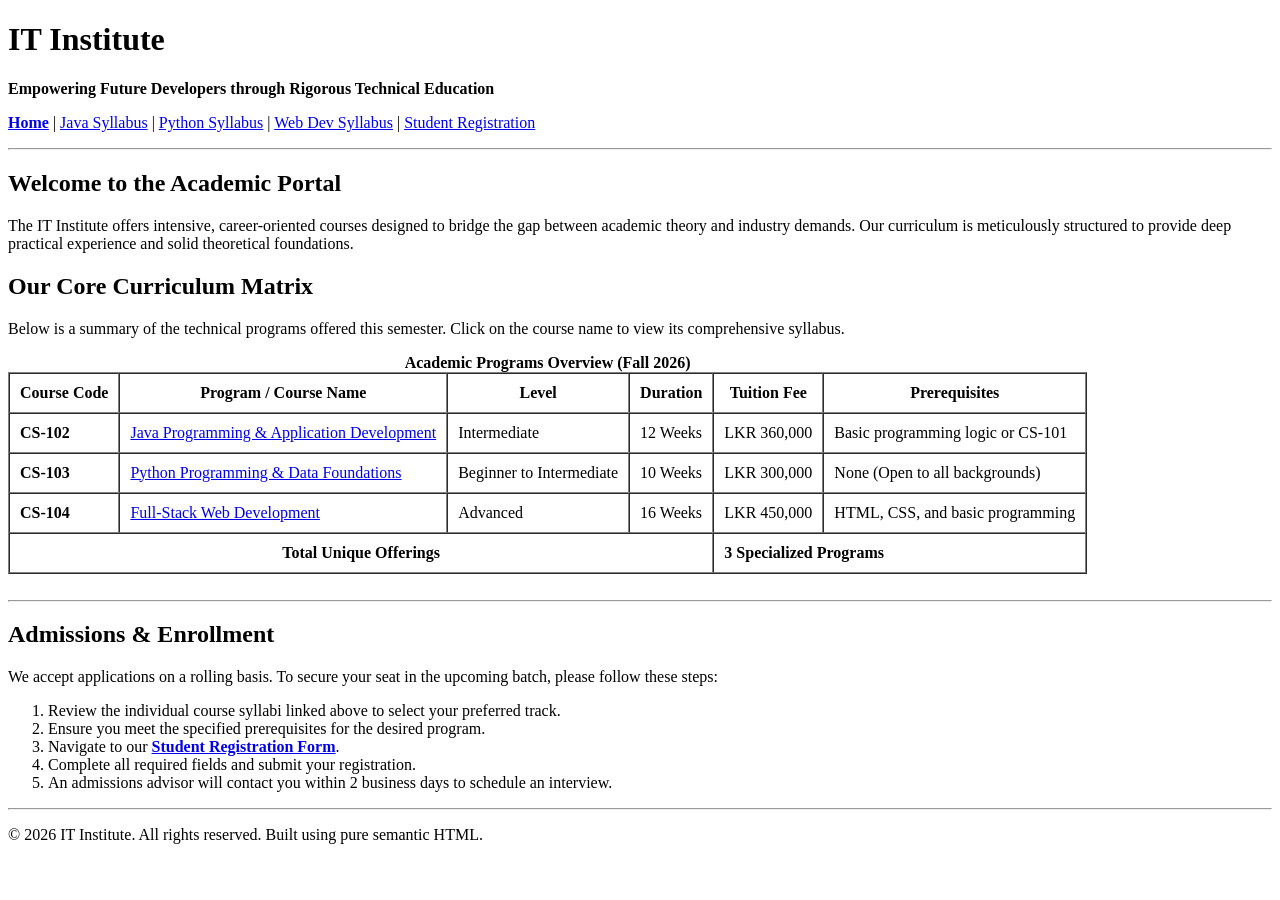
==== index.html @ 6c7bfe49 "first commit" ====
<!DOCTYPE html>
<html lang="en">
<head>
    <meta charset="UTF-8">
    <meta name="viewport" content="width=device-width, initial-scale=1.0">
    <meta name="description" content="Academic Portal for the IT Institute Course Directory. Explore technical syllabi in Java, Python, and Web Development, and register online.">
    <title>IT Institute - Course Directory & Academic Portal</title>
</head>
<body>

    <!-- Header Section -->
    <header>
        <h1>IT Institute</h1>
        <p><strong>Empowering Future Developers through Rigorous Technical Education</strong></p>
        <nav>
            <p>
                <a href="index.html"><strong>Home</strong></a> | 
                <a href="courses/java.html">Java Syllabus</a> | 
                <a href="courses/python.html">Python Syllabus</a> | 
                <a href="courses/webdev.html">Web Dev Syllabus</a> | 
                <a href="register.html">Student Registration</a>
            </p>
        </nav>
        <hr>
    </header>

    <!-- Main Content Section -->
    <main>
        <!-- Welcome Section -->
        <section id="welcome">
            <h2>Welcome to the Academic Portal</h2>
            <p>
                The IT Institute offers intensive, career-oriented courses designed to bridge the gap between academic theory and industry demands. 
                Our curriculum is meticulously structured to provide deep practical experience and solid theoretical foundations.
            </p>
        </section>

        <!-- Course Summary Matrix -->
        <section id="course-matrix">
            <h2>Our Core Curriculum Matrix</h2>
            <p>Below is a summary of the technical programs offered this semester. Click on the course name to view its comprehensive syllabus.</p>

            <table border="1" cellpadding="10" cellspacing="0">
                <caption><strong>Academic Programs Overview (Fall 2026)</strong></caption>
                <thead>
                    <tr>
                        <th scope="col">Course Code</th>
                        <th scope="col">Program / Course Name</th>
                        <th scope="col">Level</th>
                        <th scope="col">Duration</th>
                        <th scope="col">Tuition Fee</th>
                        <th scope="col">Prerequisites</th>
                    </tr>
                </thead>
                <tbody>
                    <tr>
                        <td><strong>CS-102</strong></td>
                        <td><a href="courses/java.html">Java Programming & Application Development</a></td>
                        <td>Intermediate</td>
                        <td>12 Weeks</td>
                        <td>LKR 360,000</td>
                        <td>Basic programming logic or CS-101</td>
                    </tr>
                    <tr>
                        <td><strong>CS-103</strong></td>
                        <td><a href="courses/python.html">Python Programming & Data Foundations</a></td>
                        <td>Beginner to Intermediate</td>
                        <td>10 Weeks</td>
                        <td>LKR 300,000</td>
                        <td>None (Open to all backgrounds)</td>
                    </tr>
                    <tr>
                        <td><strong>CS-104</strong></td>
                        <td><a href="courses/webdev.html">Full-Stack Web Development</a></td>
                        <td>Advanced</td>
                        <td>16 Weeks</td>
                        <td>LKR 450,000</td>
                        <td>HTML, CSS, and basic programming</td>
                    </tr>
                </tbody>
                <tfoot>
                    <tr>
                        <th scope="row" colspan="4">Total Unique Offerings</th>
                        <td colspan="2"><strong>3 Specialized Programs</strong></td>
                    </tr>
                </tfoot>
            </table>
        </section>

        <br>
        <hr>

        <!-- General Registration info -->
        <section id="admissions">
            <h2>Admissions & Enrollment</h2>
            <p>
                We accept applications on a rolling basis. To secure your seat in the upcoming batch, please follow these steps:
            </p>
            <ol>
                <li>Review the individual course syllabi linked above to select your preferred track.</li>
                <li>Ensure you meet the specified prerequisites for the desired program.</li>
                <li>Navigate to our <strong><a href="register.html">Student Registration Form</a></strong>.</li>
                <li>Complete all required fields and submit your registration.</li>
                <li>An admissions advisor will contact you within 2 business days to schedule an interview.</li>
            </ol>
        </section>
    </main>

    <!-- Footer Section -->
    <footer>
        <hr>
        <p>&copy; 2026 IT Institute. All rights reserved. Built using pure semantic HTML.</p>
    </footer>

</body>
</html>
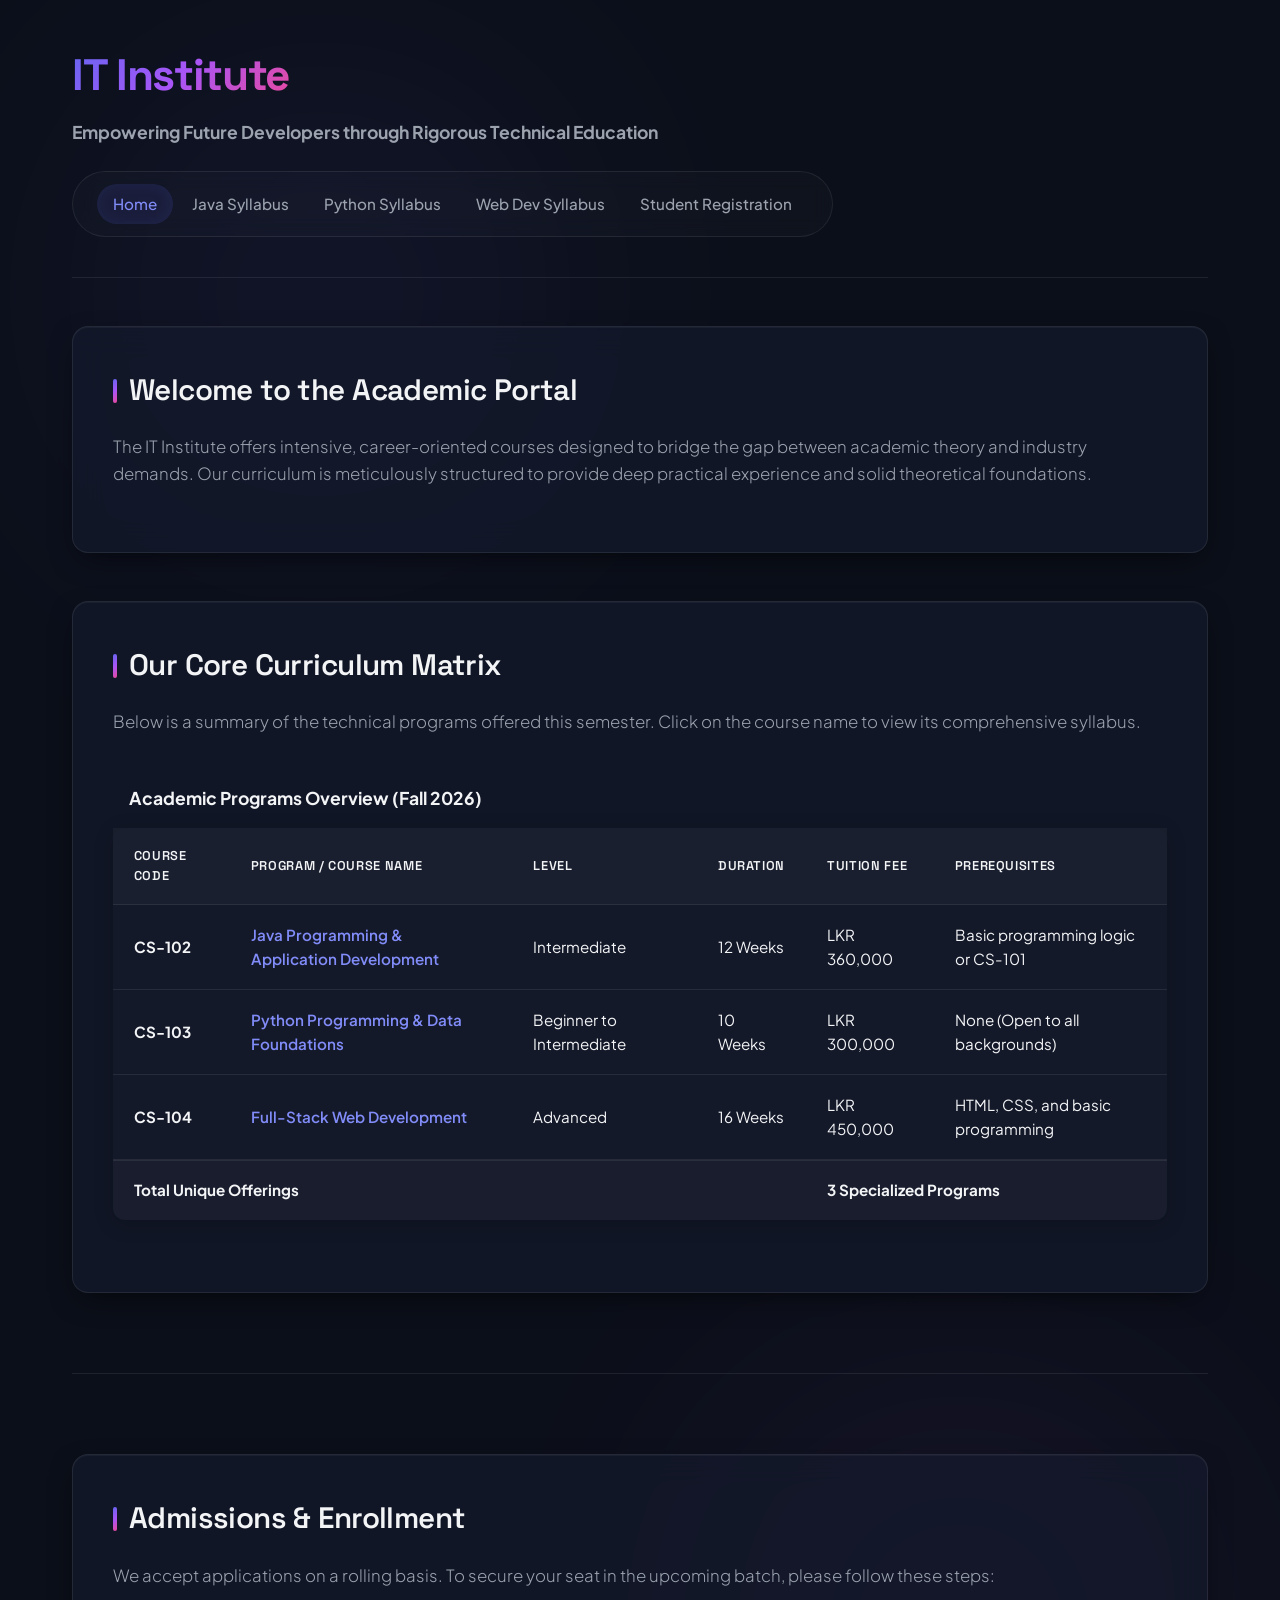
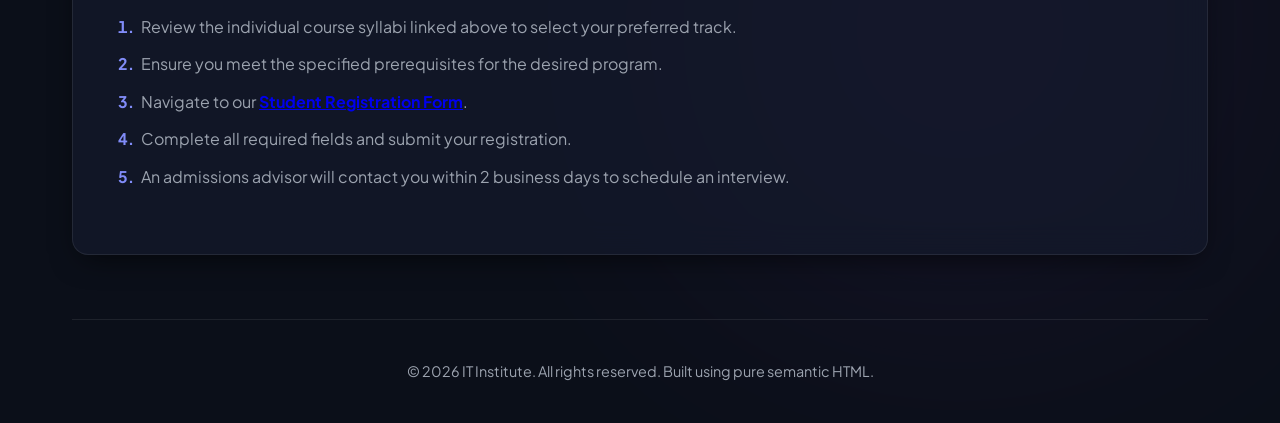
==== commit 074e0e93: "Add style.css and update index.html with container and navigation links" ====
--- a/index.html
+++ b/index.html
@@ -5,24 +5,25 @@
     <meta name="viewport" content="width=device-width, initial-scale=1.0">
     <meta name="description" content="Academic Portal for the IT Institute Course Directory. Explore technical syllabi in Java, Python, and Web Development, and register online.">
     <title>IT Institute - Course Directory & Academic Portal</title>
+    <link rel="stylesheet" href="style.css">
 </head>
 <body>
+    <div class="app-container">
 
-    <!-- Header Section -->
-    <header>
-        <h1>IT Institute</h1>
-        <p><strong>Empowering Future Developers through Rigorous Technical Education</strong></p>
-        <nav>
-            <p>
-                <a href="index.html"><strong>Home</strong></a> | 
-                <a href="courses/java.html">Java Syllabus</a> | 
-                <a href="courses/python.html">Python Syllabus</a> | 
-                <a href="courses/webdev.html">Web Dev Syllabus</a> | 
-                <a href="register.html">Student Registration</a>
-            </p>
-        </nav>
-        <hr>
-    </header>
+        <!-- Header Section -->
+        <header>
+            <h1>IT Institute</h1>
+            <p><strong>Empowering Future Developers through Rigorous Technical Education</strong></p>
+            <nav>
+                <p>
+                    <a href="index.html" class="active">Home</a> 
+                    <a href="courses/java.html">Java Syllabus</a> 
+                    <a href="courses/python.html">Python Syllabus</a> 
+                    <a href="courses/webdev.html">Web Dev Syllabus</a> 
+                    <a href="register.html">Student Registration</a>
+                </p>
+            </nav>
+        </header>
 
     <!-- Main Content Section -->
     <main>
@@ -108,9 +109,9 @@
 
     <!-- Footer Section -->
     <footer>
-        <hr>
         <p>&copy; 2026 IT Institute. All rights reserved. Built using pure semantic HTML.</p>
     </footer>
 
+    </div>
 </body>
 </html>
--- a/style.css
+++ b/style.css
@@ -0,0 +1,532 @@
+@import url('https://fonts.googleapis.com/css2?family=Plus+Jakarta+Sans:wght@300;400;500;600;700;800&family=Space+Grotesk:wght@400;500;600;700&display=swap');
+
+:root {
+    --bg-main: #0B0F19;
+    --bg-card: rgba(20, 27, 45, 0.7);
+    --bg-input: #151C2C;
+    --border-color: rgba(255, 255, 255, 0.08);
+    --border-focus: #6366F1;
+    --text-primary: #F3F4F6;
+    --text-muted: #9CA3AF;
+    --accent-glow: linear-gradient(135deg, #6366F1 0%, #A855F7 50%, #EC4899 100%);
+    --accent-teal: #14B8A6;
+    --accent-purple: #A855F7;
+    --accent-indigo: #6366F1;
+    --accent-indigo-light: #818CF8;
+    --shadow-premium: 0 10px 30px -10px rgba(0, 0, 0, 0.7), 0 1px 1px 0 rgba(255, 255, 255, 0.05) inset;
+    --font-heading: 'Space Grotesk', sans-serif;
+    --font-body: 'Plus Jakarta Sans', sans-serif;
+}
+
+/* Global Reset & Base Styles */
+*, *::before, *::after {
+    box-sizing: border-box;
+    margin: 0;
+    padding: 0;
+}
+
+html {
+    scroll-behavior: smooth;
+    font-size: 16px;
+}
+
+body {
+    background-color: var(--bg-main);
+    color: var(--text-primary);
+    font-family: var(--font-body);
+    line-height: 1.6;
+    min-height: 100vh;
+    display: flex;
+    flex-direction: column;
+    overflow-x: hidden;
+    position: relative;
+}
+
+/* Decorative background glowing shapes */
+body::before, body::after {
+    content: '';
+    position: absolute;
+    width: 30vw;
+    height: 30vw;
+    border-radius: 50%;
+    filter: blur(150px);
+    opacity: 0.15;
+    z-index: -1;
+    pointer-events: none;
+}
+body::before {
+    top: 5%;
+    left: 10%;
+    background: var(--accent-indigo);
+}
+body::after {
+    bottom: 10%;
+    right: 10%;
+    background: var(--accent-purple);
+}
+
+/* Layout Containers & Wrapper */
+.app-container {
+    width: 100%;
+    max-width: 1200px;
+    margin: 0 auto;
+    padding: 0 2rem;
+    flex: 1;
+    display: flex;
+    flex-direction: column;
+}
+
+/* Header & Navigation Styles */
+header {
+    padding: 2.5rem 0;
+    border-bottom: 1px solid var(--border-color);
+    margin-bottom: 3rem;
+}
+
+header h1 {
+    font-family: var(--font-heading);
+    font-size: 2.75rem;
+    font-weight: 700;
+    letter-spacing: -0.03em;
+    background: var(--accent-glow);
+    -webkit-background-clip: text;
+    -webkit-text-fill-color: transparent;
+    margin-bottom: 0.5rem;
+    display: inline-block;
+}
+
+header h2 {
+    font-family: var(--font-heading);
+    font-size: 1.5rem;
+    font-weight: 500;
+    color: var(--text-primary);
+    margin-bottom: 1rem;
+}
+
+header p {
+    color: var(--text-muted);
+    font-size: 1.1rem;
+    font-weight: 300;
+    margin-bottom: 1.5rem;
+}
+
+header nav {
+    background: rgba(255, 255, 255, 0.02);
+    border: 1px solid var(--border-color);
+    padding: 0.75rem 1.5rem;
+    border-radius: 9999px;
+    display: inline-block;
+    backdrop-filter: blur(10px);
+}
+
+header nav p {
+    margin: 0;
+}
+
+header nav a {
+    color: var(--text-muted);
+    text-decoration: none;
+    font-weight: 500;
+    font-size: 0.95rem;
+    transition: all 0.3s ease;
+    padding: 0.5rem 1rem;
+    border-radius: 9999px;
+    display: inline-block;
+}
+
+header nav a:hover {
+    color: var(--text-primary);
+    background: rgba(255, 255, 255, 0.05);
+}
+
+header nav a strong, header nav a.active {
+    color: var(--accent-indigo-light);
+    background: rgba(99, 102, 241, 0.1);
+    box-shadow: 0 0 15px rgba(99, 102, 241, 0.1) inset;
+}
+
+header hr {
+    display: none; /* Hide traditional HRs in favor of modern CSS borders */
+}
+
+/* Main Content Area */
+main {
+    flex: 1;
+    display: flex;
+    flex-direction: column;
+    gap: 3rem;
+    margin-bottom: 4rem;
+}
+
+section {
+    background: var(--bg-card);
+    border: 1px solid var(--border-color);
+    padding: 2.5rem;
+    border-radius: 16px;
+    box-shadow: var(--shadow-premium);
+    backdrop-filter: blur(16px);
+    transition: transform 0.3s ease, border-color 0.3s ease;
+}
+
+section:hover {
+    border-color: rgba(99, 102, 241, 0.2);
+}
+
+section h2, section h3 {
+    font-family: var(--font-heading);
+    font-size: 1.85rem;
+    font-weight: 600;
+    letter-spacing: -0.02em;
+    margin-bottom: 1.25rem;
+    color: var(--text-primary);
+    display: flex;
+    align-items: center;
+    gap: 0.75rem;
+}
+
+section h2::before, section h3::before {
+    content: '';
+    display: inline-block;
+    width: 4px;
+    height: 1.5rem;
+    background: var(--accent-glow);
+    border-radius: 4px;
+}
+
+section p {
+    color: var(--text-muted);
+    margin-bottom: 1.5rem;
+    font-size: 1.05rem;
+    font-weight: 300;
+}
+
+/* Table Custom Styling */
+table {
+    width: 100%;
+    border-collapse: collapse;
+    margin: 2rem 0;
+    font-size: 0.95rem;
+    border: none;
+    border-radius: 12px;
+    overflow: hidden;
+    box-shadow: 0 4px 20px rgba(0, 0, 0, 0.2);
+}
+
+table caption {
+    padding: 1rem;
+    font-size: 1.1rem;
+    color: var(--text-primary);
+    text-align: left;
+    font-weight: 600;
+}
+
+th, td {
+    padding: 1.1rem 1.3rem;
+    text-align: left;
+    border: none;
+}
+
+thead th {
+    background: rgba(255, 255, 255, 0.04);
+    color: var(--text-primary);
+    font-family: var(--font-heading);
+    font-weight: 600;
+    text-transform: uppercase;
+    font-size: 0.8rem;
+    letter-spacing: 0.05em;
+    border-bottom: 1px solid var(--border-color);
+}
+
+tbody tr {
+    border-bottom: 1px solid var(--border-color);
+    background: rgba(255, 255, 255, 0.01);
+    transition: background 0.2s ease;
+}
+
+tbody tr:hover {
+    background: rgba(255, 255, 255, 0.03);
+}
+
+tbody tr:last-child {
+    border-bottom: none;
+}
+
+tfoot tr {
+    background: rgba(255, 255, 255, 0.03);
+    border-top: 2px solid var(--border-color);
+    font-weight: 600;
+}
+
+td a {
+    color: var(--accent-indigo-light);
+    text-decoration: none;
+    font-weight: 600;
+    transition: color 0.2s ease;
+}
+
+td a:hover {
+    color: var(--text-primary);
+    text-decoration: underline;
+}
+
+/* Lists styling */
+ol, ul {
+    margin-left: 1.5rem;
+    margin-bottom: 1.5rem;
+    color: var(--text-muted);
+}
+
+li {
+    margin-bottom: 0.75rem;
+    padding-left: 0.25rem;
+}
+
+ol > li::marker {
+    color: var(--accent-indigo-light);
+    font-weight: bold;
+}
+
+/* Form & Input Fields Design */
+form {
+    display: flex;
+    flex-direction: column;
+    gap: 2.5rem;
+}
+
+fieldset {
+    border: 1px solid var(--border-color);
+    background: rgba(255, 255, 255, 0.01);
+    border-radius: 12px;
+    padding: 2rem;
+    transition: border-color 0.3s ease;
+}
+
+fieldset:hover {
+    border-color: rgba(255, 255, 255, 0.15);
+}
+
+legend {
+    font-family: var(--font-heading);
+    padding: 0 0.75rem;
+    color: var(--text-primary);
+    font-size: 1.15rem;
+    font-weight: 600;
+}
+
+/* Make tables within forms layout like cards */
+fieldset table {
+    width: 100%;
+    margin: 0;
+    box-shadow: none;
+    border-radius: 0;
+}
+
+fieldset tr {
+    background: transparent !important;
+    border-bottom: none;
+}
+
+fieldset td {
+    padding: 0.85rem 0;
+    vertical-align: top;
+}
+
+fieldset td:first-child {
+    width: 25%;
+    font-weight: 500;
+    color: var(--text-primary);
+    padding-right: 1.5rem;
+}
+
+label {
+    cursor: pointer;
+    font-size: 0.95rem;
+}
+
+/* Form Controls styling */
+input[type="text"],
+input[type="email"],
+input[type="tel"],
+input[type="date"],
+select,
+textarea {
+    width: 100%;
+    background-color: var(--bg-input);
+    border: 1px solid var(--border-color);
+    color: var(--text-primary);
+    padding: 0.85rem 1.1rem;
+    border-radius: 8px;
+    font-family: var(--font-body);
+    font-size: 0.95rem;
+    transition: border-color 0.2s, box-shadow 0.2s;
+    outline: none;
+}
+
+input[type="text"]:focus,
+input[type="email"]:focus,
+input[type="tel"]:focus,
+input[type="date"]:focus,
+select:focus,
+textarea:focus {
+    border-color: var(--border-focus);
+    box-shadow: 0 0 0 3px rgba(99, 102, 241, 0.15);
+}
+
+input[type="file"] {
+    color: var(--text-muted);
+    font-size: 0.95rem;
+}
+
+input[type="file"]::file-selector-button {
+    background: rgba(255, 255, 255, 0.05);
+    color: var(--text-primary);
+    border: 1px solid var(--border-color);
+    padding: 0.5rem 1rem;
+    border-radius: 6px;
+    cursor: pointer;
+    margin-right: 1rem;
+    font-family: var(--font-body);
+    font-weight: 500;
+    transition: background 0.2s;
+}
+
+input[type="file"]::file-selector-button:hover {
+    background: rgba(255, 255, 255, 0.1);
+}
+
+/* Custom Checkbox and Radio details styling */
+input[type="radio"],
+input[type="checkbox"] {
+    accent-color: var(--accent-indigo);
+    margin-right: 0.5rem;
+    transform: scale(1.1);
+    vertical-align: middle;
+}
+
+input[type="radio"] + label,
+input[type="checkbox"] + label {
+    vertical-align: middle;
+    margin-right: 1.5rem;
+    color: var(--text-muted);
+}
+
+input[type="radio"]:checked + label,
+input[type="checkbox"]:checked + label {
+    color: var(--text-primary);
+    font-weight: 500;
+}
+
+/* CTA Buttons Styling */
+input[type="submit"] {
+    background: var(--accent-glow);
+    color: #FFF;
+    border: none;
+    padding: 1rem 2rem;
+    border-radius: 8px;
+    font-family: var(--font-heading);
+    font-weight: 600;
+    font-size: 1rem;
+    cursor: pointer;
+    transition: transform 0.2s, box-shadow 0.2s;
+    box-shadow: 0 4px 15px rgba(99, 102, 241, 0.3);
+}
+
+input[type="submit"]:hover {
+    transform: translateY(-2px);
+    box-shadow: 0 6px 20px rgba(99, 102, 241, 0.4);
+}
+
+input[type="submit"]:active {
+    transform: translateY(0);
+}
+
+input[type="reset"] {
+    background: transparent;
+    border: 1px solid var(--border-color);
+    color: var(--text-muted);
+    padding: 1rem 2rem;
+    border-radius: 8px;
+    font-family: var(--font-heading);
+    font-weight: 500;
+    font-size: 1rem;
+    cursor: pointer;
+    transition: all 0.2s;
+}
+
+input[type="reset"]:hover {
+    color: var(--text-primary);
+    background: rgba(255, 255, 255, 0.03);
+    border-color: rgba(255, 255, 255, 0.15);
+}
+
+/* Footer Styles */
+footer {
+    padding: 2.5rem 0;
+    margin-top: auto;
+    border-top: 1px solid var(--border-color);
+    text-align: center;
+    color: var(--text-muted);
+    font-size: 0.9rem;
+}
+
+footer a {
+    color: var(--accent-indigo-light);
+    text-decoration: none;
+}
+
+footer a:hover {
+    text-decoration: underline;
+}
+
+footer hr {
+    display: none;
+}
+
+/* Utility / Layout elements */
+br {
+    display: none;
+}
+
+hr {
+    border: 0;
+    height: 1px;
+    background: var(--border-color);
+    margin: 2rem 0;
+}
+
+/* Responsive adjustments */
+@media (max-width: 768px) {
+    .app-container {
+        padding: 0 1.25rem;
+    }
+    
+    header h1 {
+        font-size: 2.25rem;
+    }
+    
+    section {
+        padding: 1.75rem;
+    }
+    
+    fieldset td:first-child {
+        width: 100%;
+        display: block;
+        padding-bottom: 0.25rem;
+    }
+    
+    fieldset td:last-child {
+        width: 100%;
+        display: block;
+    }
+    
+    fieldset table tr {
+        display: flex;
+        flex-direction: column;
+        margin-bottom: 1.25rem;
+    }
+    
+    table {
+        display: block;
+        overflow-x: auto;
+    }
+}
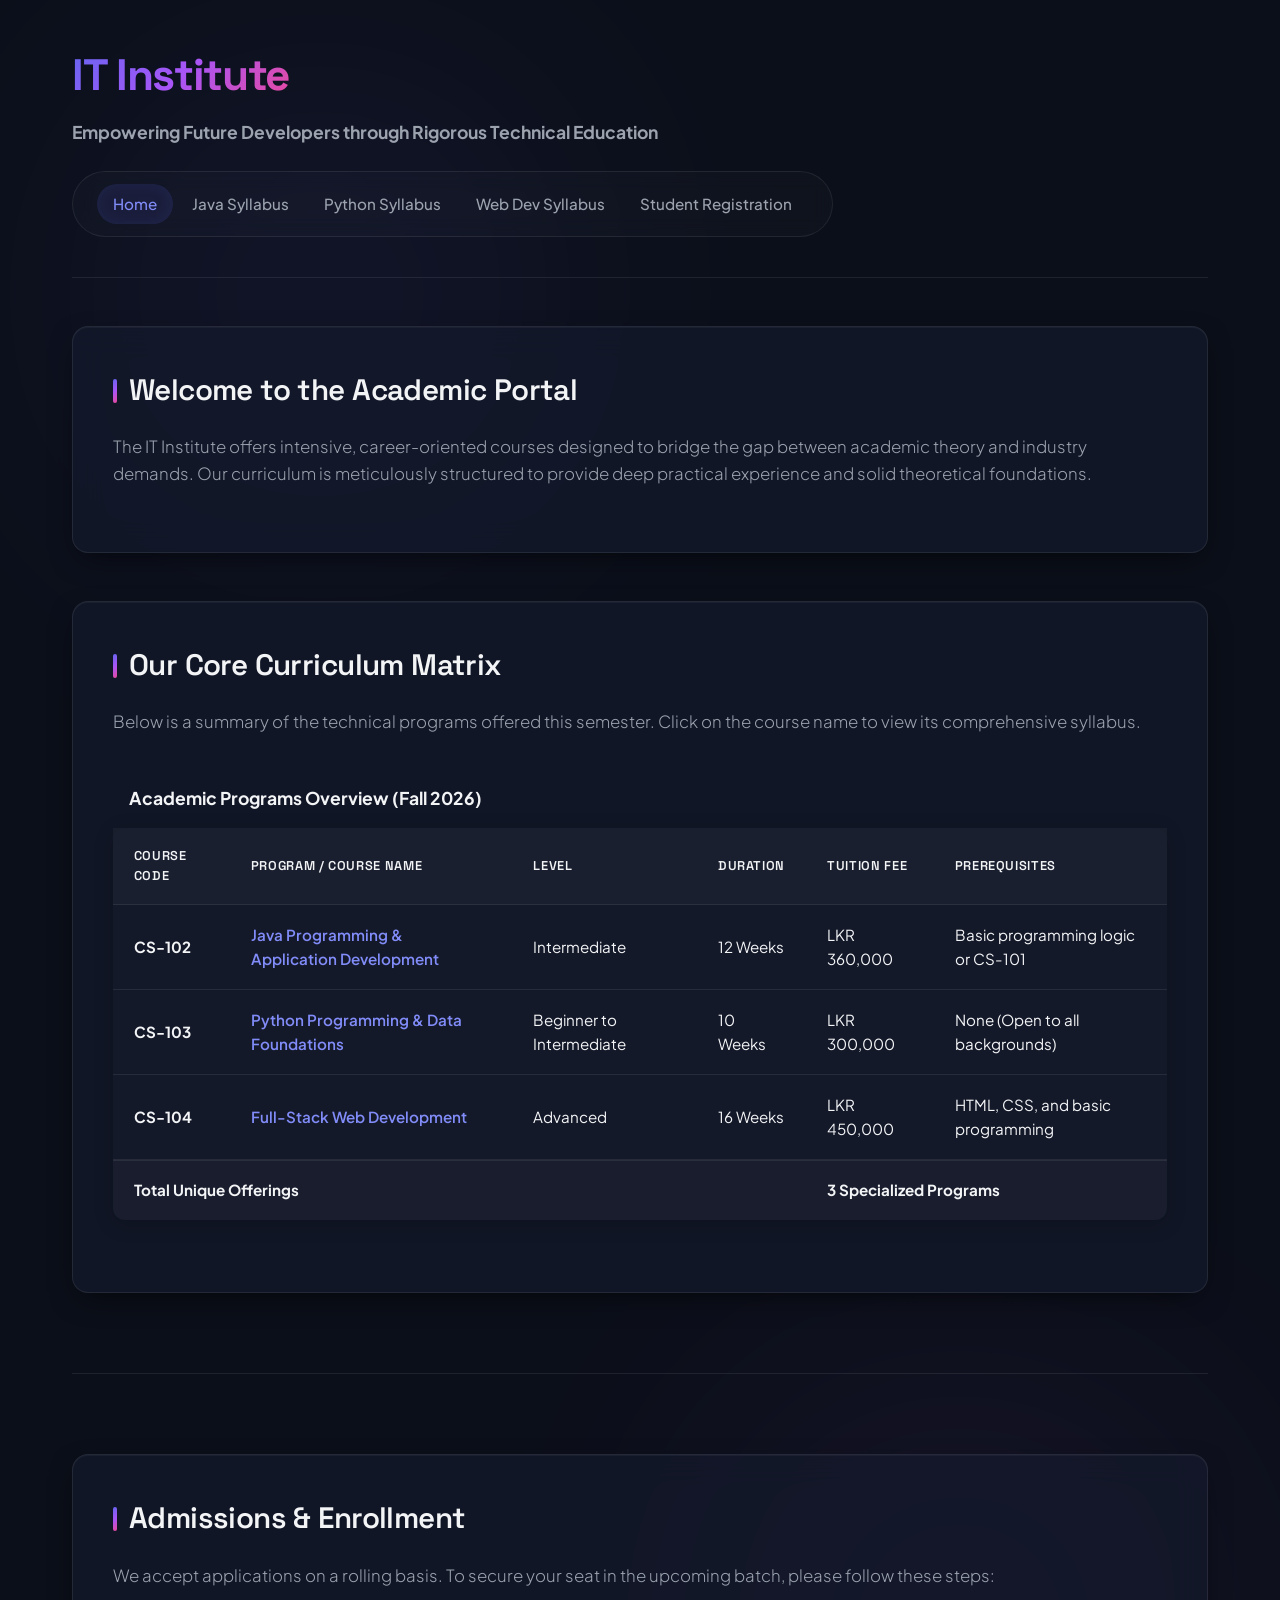
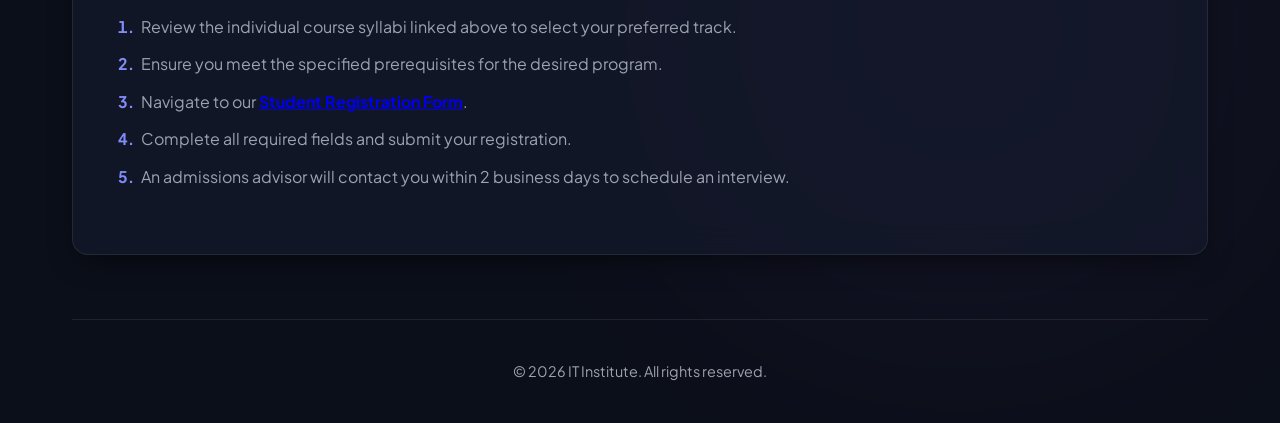
==== commit eb82138b: "Footer Edited" ====
--- a/index.html
+++ b/index.html
@@ -109,7 +109,7 @@
 
     <!-- Footer Section -->
     <footer>
-        <p>&copy; 2026 IT Institute. All rights reserved. Built using pure semantic HTML.</p>
+        <p>&copy; 2026 IT Institute. All rights reserved.</p>
     </footer>
 
     </div>
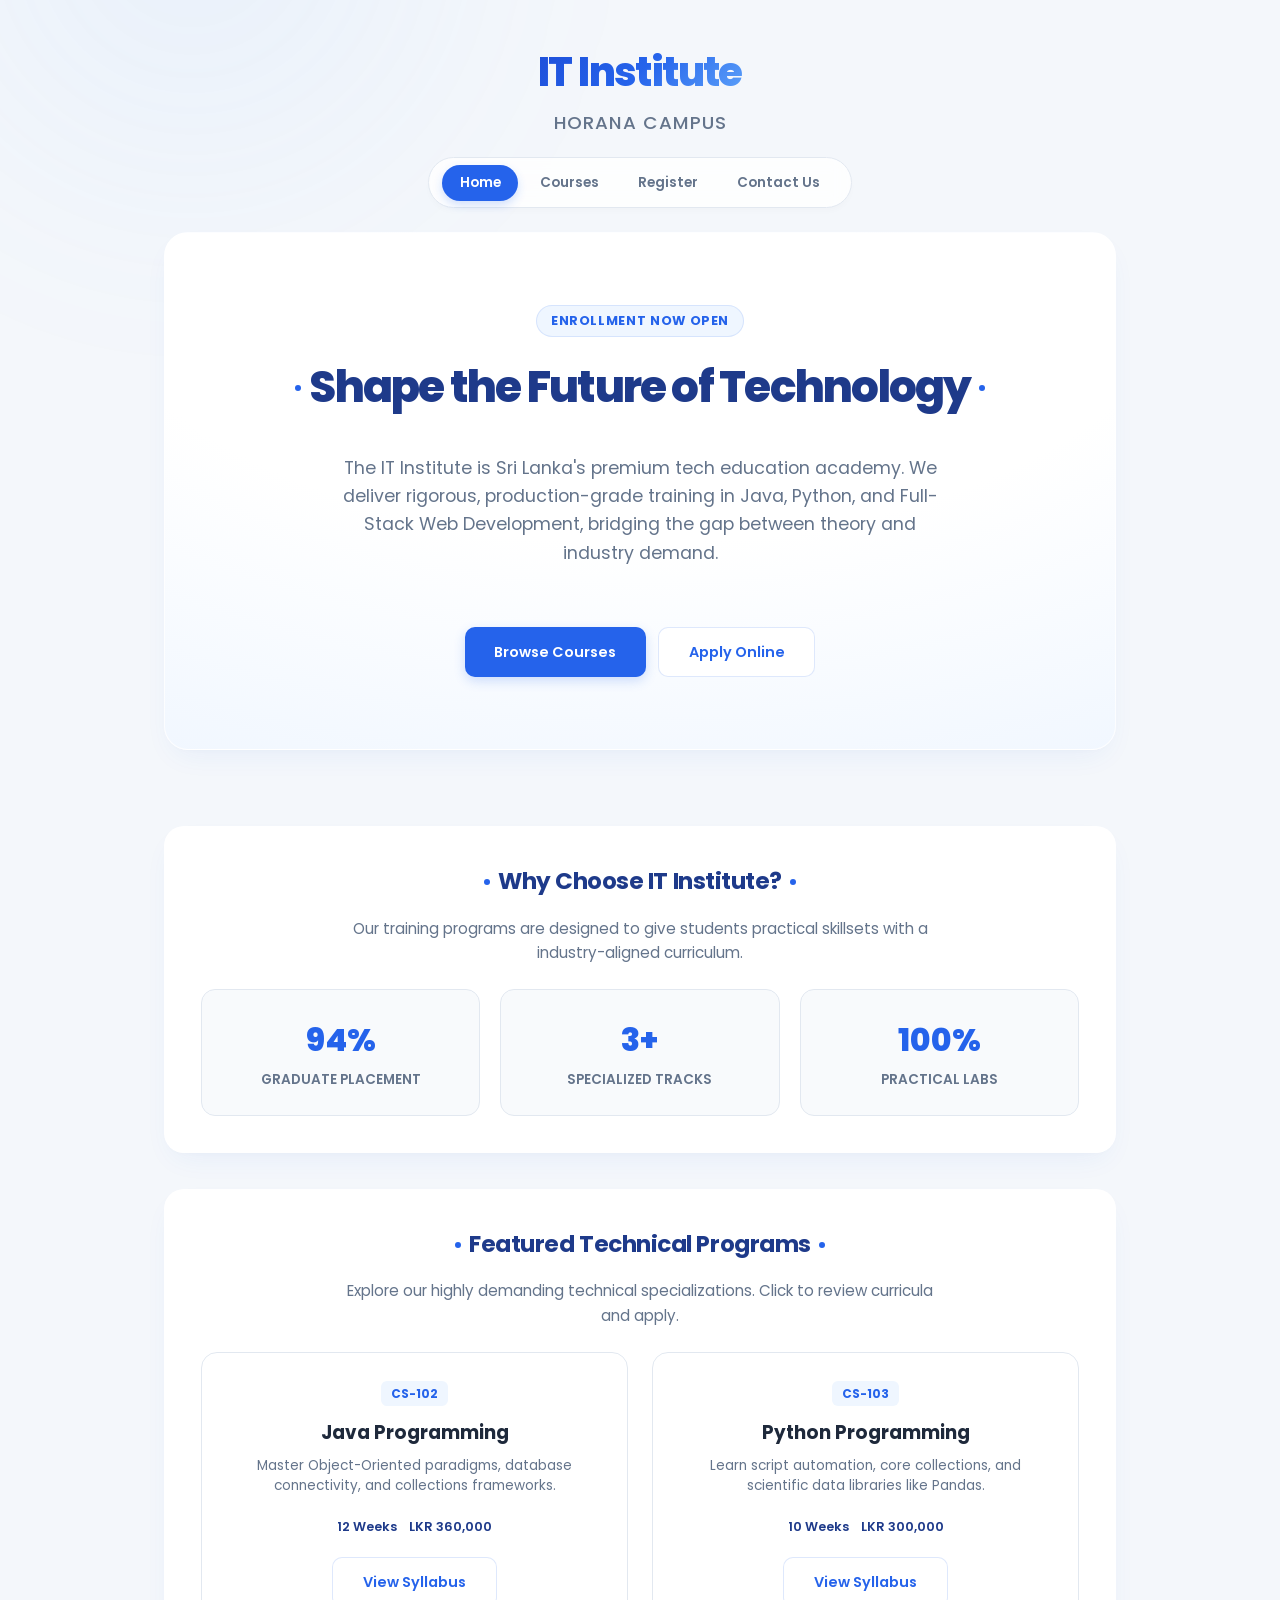
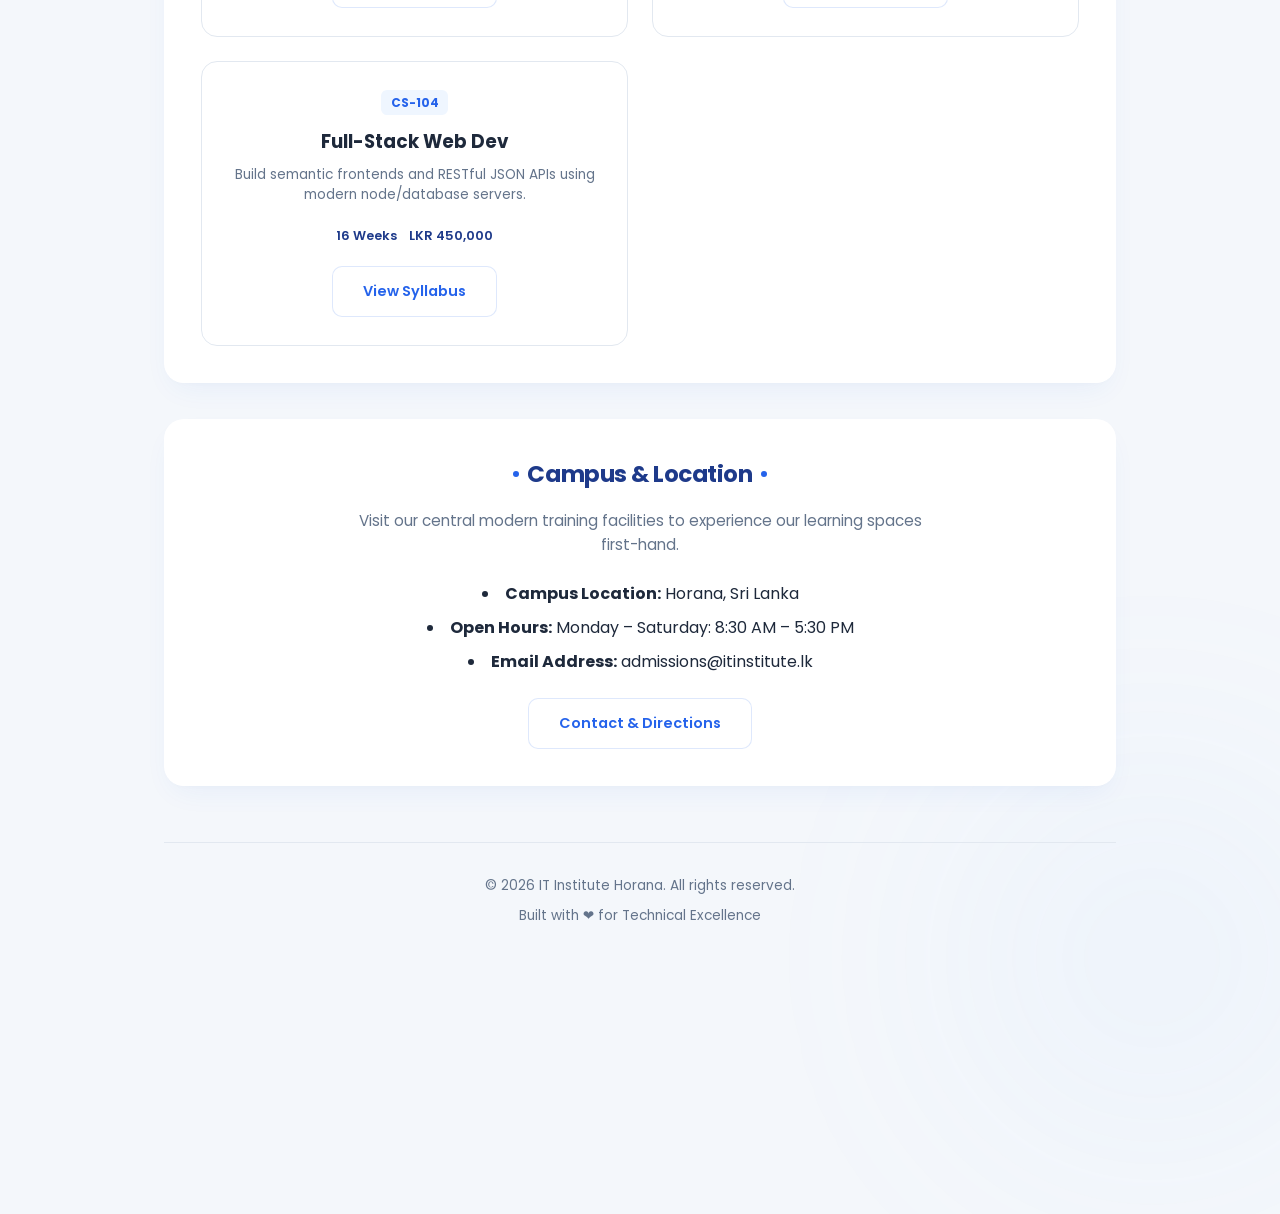
==== commit e4bb4ca7: "Css added and Strcuture Changed" ====
--- a/index.html
+++ b/index.html
@@ -3,8 +3,8 @@
 <head>
     <meta charset="UTF-8">
     <meta name="viewport" content="width=device-width, initial-scale=1.0">
-    <meta name="description" content="Academic Portal for the IT Institute Course Directory. Explore technical syllabi in Java, Python, and Web Development, and register online.">
-    <title>IT Institute - Course Directory & Academic Portal</title>
+    <meta name="description" content="Official Academic Portal of the IT Institute. Explore courses, register online, and connect with our Horana campus.">
+    <title>IT Institute - Academic Portal</title>
     <link rel="stylesheet" href="style.css">
 </head>
 <body>
@@ -12,105 +12,117 @@
 
         <!-- Header Section -->
         <header>
-            <h1>IT Institute</h1>
-            <p><strong>Empowering Future Developers through Rigorous Technical Education</strong></p>
+            <div class="header-brand">
+                <h1>IT Institute</h1>
+                <h2>Horana Campus</h2>
+            </div>
             <nav>
                 <p>
                     <a href="index.html" class="active">Home</a> 
-                    <a href="courses/java.html">Java Syllabus</a> 
-                    <a href="courses/python.html">Python Syllabus</a> 
-                    <a href="courses/webdev.html">Web Dev Syllabus</a> 
-                    <a href="register.html">Student Registration</a>
+                    <a href="courses.html">Courses</a> 
+                    <a href="register.html">Register</a> 
+                    <a href="contact.html">Contact Us</a>
                 </p>
             </nav>
         </header>
 
-    <!-- Main Content Section -->
-    <main>
-        <!-- Welcome Section -->
-        <section id="welcome">
-            <h2>Welcome to the Academic Portal</h2>
-            <p>
-                The IT Institute offers intensive, career-oriented courses designed to bridge the gap between academic theory and industry demands. 
-                Our curriculum is meticulously structured to provide deep practical experience and solid theoretical foundations.
-            </p>
-        </section>
+        <!-- Main Content Section -->
+        <main>
+            <!-- Super Premium Hero Section -->
+            <section class="hero-section">
+                <span class="hero-tag">Enrollment Now Open</span>
+                <h2 class="hero-title">Shape the Future of Technology</h2>
+                <p class="hero-subtitle">
+                    The IT Institute is Sri Lanka's premium tech education academy. We deliver rigorous, production-grade training in Java, Python, and Full-Stack Web Development, bridging the gap between theory and industry demand.
+                </p>
+                <div class="hero-actions">
+                    <a href="courses.html" class="btn btn-primary">Browse Courses</a>
+                    <a href="register.html" class="btn btn-secondary">Apply Online</a>
+                </div>
+            </section>
 
-        <!-- Course Summary Matrix -->
-        <section id="course-matrix">
-            <h2>Our Core Curriculum Matrix</h2>
-            <p>Below is a summary of the technical programs offered this semester. Click on the course name to view its comprehensive syllabus.</p>
+            <!-- Highlights Section -->
+            <section>
+                <h2>Why Choose IT Institute?</h2>
+                <p>Our training programs are designed to give students practical skillsets with a industry-aligned curriculum.</p>
+                
+                <div class="stats-grid">
+                    <div class="stats-card">
+                        <h4>94%</h4>
+                        <p>Graduate Placement</p>
+                    </div>
+                    <div class="stats-card">
+                        <h4>3+</h4>
+                        <p>Specialized Tracks</p>
+                    </div>
+                    <div class="stats-card">
+                        <h4>100%</h4>
+                        <p>Practical Labs</p>
+                    </div>
+                </div>
+            </section>
 
-            <table border="1" cellpadding="10" cellspacing="0">
-                <caption><strong>Academic Programs Overview (Fall 2026)</strong></caption>
-                <thead>
-                    <tr>
-                        <th scope="col">Course Code</th>
-                        <th scope="col">Program / Course Name</th>
-                        <th scope="col">Level</th>
-                        <th scope="col">Duration</th>
-                        <th scope="col">Tuition Fee</th>
-                        <th scope="col">Prerequisites</th>
-                    </tr>
-                </thead>
-                <tbody>
-                    <tr>
-                        <td><strong>CS-102</strong></td>
-                        <td><a href="courses/java.html">Java Programming & Application Development</a></td>
-                        <td>Intermediate</td>
-                        <td>12 Weeks</td>
-                        <td>LKR 360,000</td>
-                        <td>Basic programming logic or CS-101</td>
-                    </tr>
-                    <tr>
-                        <td><strong>CS-103</strong></td>
-                        <td><a href="courses/python.html">Python Programming & Data Foundations</a></td>
-                        <td>Beginner to Intermediate</td>
-                        <td>10 Weeks</td>
-                        <td>LKR 300,000</td>
-                        <td>None (Open to all backgrounds)</td>
-                    </tr>
-                    <tr>
-                        <td><strong>CS-104</strong></td>
-                        <td><a href="courses/webdev.html">Full-Stack Web Development</a></td>
-                        <td>Advanced</td>
-                        <td>16 Weeks</td>
-                        <td>LKR 450,000</td>
-                        <td>HTML, CSS, and basic programming</td>
-                    </tr>
-                </tbody>
-                <tfoot>
-                    <tr>
-                        <th scope="row" colspan="4">Total Unique Offerings</th>
-                        <td colspan="2"><strong>3 Specialized Programs</strong></td>
-                    </tr>
-                </tfoot>
-            </table>
-        </section>
+            <!-- Featured Programs Section -->
+            <section>
+                <h2>Featured Technical Programs</h2>
+                <p>Explore our highly demanding technical specializations. Click to review curricula and apply.</p>
+                
+                <div class="course-showcase-grid">
+                    <div class="course-item-card">
+                        <span class="course-item-code">CS-102</span>
+                        <h4>Java Programming</h4>
+                        <p>Master Object-Oriented paradigms, database connectivity, and collections frameworks.</p>
+                        <div class="course-item-details">
+                            <span>12 Weeks</span>
+                            <span>LKR 360,000</span>
+                        </div>
+                        <a href="courses.html" class="btn btn-secondary">View Syllabus</a>
+                    </div>
 
-        <br>
-        <hr>
+                    <div class="course-item-card">
+                        <span class="course-item-code">CS-103</span>
+                        <h4>Python Programming</h4>
+                        <p>Learn script automation, core collections, and scientific data libraries like Pandas.</p>
+                        <div class="course-item-details">
+                            <span>10 Weeks</span>
+                            <span>LKR 300,000</span>
+                        </div>
+                        <a href="courses.html" class="btn btn-secondary">View Syllabus</a>
+                    </div>
 
-        <!-- General Registration info -->
-        <section id="admissions">
-            <h2>Admissions & Enrollment</h2>
-            <p>
-                We accept applications on a rolling basis. To secure your seat in the upcoming batch, please follow these steps:
-            </p>
-            <ol>
-                <li>Review the individual course syllabi linked above to select your preferred track.</li>
-                <li>Ensure you meet the specified prerequisites for the desired program.</li>
-                <li>Navigate to our <strong><a href="register.html">Student Registration Form</a></strong>.</li>
-                <li>Complete all required fields and submit your registration.</li>
-                <li>An admissions advisor will contact you within 2 business days to schedule an interview.</li>
-            </ol>
-        </section>
-    </main>
+                    <div class="course-item-card">
+                        <span class="course-item-code">CS-104</span>
+                        <h4>Full-Stack Web Dev</h4>
+                        <p>Build semantic frontends and RESTful JSON APIs using modern node/database servers.</p>
+                        <div class="course-item-details">
+                            <span>16 Weeks</span>
+                            <span>LKR 450,000</span>
+                        </div>
+                        <a href="courses.html" class="btn btn-secondary">View Syllabus</a>
+                    </div>
+                </div>
+            </section>
 
-    <!-- Footer Section -->
-    <footer>
-        <p>&copy; 2026 IT Institute. All rights reserved.</p>
-    </footer>
+            <!-- Campus Information Section -->
+            <section>
+                <h2>Campus &amp; Location</h2>
+                <p>Visit our central modern training facilities to experience our learning spaces first-hand.</p>
+                <ul class="centered-list">
+                    <li><strong>Campus Location:</strong> Horana, Sri Lanka</li>
+                    <li><strong>Open Hours:</strong> Monday – Saturday: 8:30 AM – 5:30 PM</li>
+                    <li><strong>Email Address:</strong> admissions@itinstitute.lk</li>
+                </ul>
+                <div style="margin-top: 1.5rem; text-align: center;">
+                    <a href="contact.html" class="btn btn-secondary">Contact &amp; Directions</a>
+                </div>
+            </section>
+        </main>
+
+        <!-- Footer Section Centered -->
+        <footer>
+            <p>&copy; 2026 IT Institute Horana. All rights reserved.</p>
+            <p>Built with ❤️ for Technical Excellence</p>
+        </footer>
 
     </div>
 </body>
--- a/style.css
+++ b/style.css
@@ -1,21 +1,22 @@
-@import url('https://fonts.googleapis.com/css2?family=Plus+Jakarta+Sans:wght@300;400;500;600;700;800&family=Space+Grotesk:wght@400;500;600;700&display=swap');
+@import url('https://fonts.googleapis.com/css2?family=Poppins:wght@300;400;500;600;700;800&display=swap');
 
 :root {
-    --bg-main: #0B0F19;
-    --bg-card: rgba(20, 27, 45, 0.7);
-    --bg-input: #151C2C;
-    --border-color: rgba(255, 255, 255, 0.08);
-    --border-focus: #6366F1;
-    --text-primary: #F3F4F6;
-    --text-muted: #9CA3AF;
-    --accent-glow: linear-gradient(135deg, #6366F1 0%, #A855F7 50%, #EC4899 100%);
-    --accent-teal: #14B8A6;
-    --accent-purple: #A855F7;
-    --accent-indigo: #6366F1;
-    --accent-indigo-light: #818CF8;
-    --shadow-premium: 0 10px 30px -10px rgba(0, 0, 0, 0.7), 0 1px 1px 0 rgba(255, 255, 255, 0.05) inset;
-    --font-heading: 'Space Grotesk', sans-serif;
-    --font-body: 'Plus Jakarta Sans', sans-serif;
+    --bg-main: #F4F7FB;
+    --bg-card: #FFFFFF;
+    --bg-input: #F8FAFC;
+    --border-color: #E2E8F0;
+    --border-focus: #2563EB;
+    --text-primary: #1E293B;
+    --text-muted: #64748B;
+    --accent-glow: linear-gradient(135deg, #1D4ED8 0%, #2563EB 50%, #60A5FA 100%);
+    --accent-blue: #2563EB;
+    --accent-blue-light: #EFF6FF;
+    --accent-blue-dark: #1E3A8A;
+    --accent-teal: #0D9488;
+    --shadow-premium: 0 12px 30px -10px rgba(37, 99, 235, 0.08), 0 4px 6px -2px rgba(0, 0, 0, 0.02);
+    --shadow-hover: 0 20px 40px -15px rgba(37, 99, 235, 0.15), 0 8px 12px -4px rgba(0, 0, 0, 0.03);
+    --font-heading: 'Poppins', 'TikTok Sans', 'Inter', system-ui, -apple-system, sans-serif;
+    --font-body: 'Poppins', 'TikTok Sans', 'Inter', system-ui, -apple-system, sans-serif;
 }
 
 /* Global Reset & Base Styles */
@@ -42,305 +43,487 @@
     position: relative;
 }
 
-/* Decorative background glowing shapes */
+/* Premium Animated Background Shapes (CSS-only) */
 body::before, body::after {
     content: '';
     position: absolute;
-    width: 30vw;
-    height: 30vw;
     border-radius: 50%;
-    filter: blur(150px);
-    opacity: 0.15;
+    filter: blur(120px);
+    opacity: 0.35;
     z-index: -1;
     pointer-events: none;
-}
+    animation: floatShape 25s infinite alternate ease-in-out;
+}
+
 body::before {
-    top: 5%;
-    left: 10%;
-    background: var(--accent-indigo);
-}
+    width: 50vw;
+    height: 50vw;
+    top: -15%;
+    left: -10%;
+    background: radial-gradient(circle, rgba(96,165,250,0.3) 0%, rgba(37,99,235,0.02) 70%);
+}
+
 body::after {
-    bottom: 10%;
-    right: 10%;
-    background: var(--accent-purple);
-}
-
-/* Layout Containers & Wrapper */
+    width: 40vw;
+    height: 40vw;
+    bottom: -10%;
+    right: -10%;
+    background: radial-gradient(circle, rgba(147,197,253,0.3) 0%, rgba(59,130,246,0.02) 70%);
+    animation-delay: -12s;
+}
+
+@keyframes floatShape {
+    0% {
+        transform: translate(0, 0) scale(1);
+    }
+    100% {
+        transform: translate(6%, 10%) scale(1.05);
+    }
+}
+
+/* Center Centered Container Wrapper */
 .app-container {
     width: 100%;
-    max-width: 1200px;
+    max-width: 1000px;
     margin: 0 auto;
-    padding: 0 2rem;
+    padding: 0 1.5rem;
     flex: 1;
     display: flex;
     flex-direction: column;
 }
 
-/* Header & Navigation Styles */
+/* Header Section Centered */
 header {
-    padding: 2.5rem 0;
-    border-bottom: 1px solid var(--border-color);
-    margin-bottom: 3rem;
+    padding: 2.5rem 0 1.5rem 0;
+    display: flex;
+    flex-direction: column;
+    align-items: center;
+    text-align: center;
+    gap: 1.25rem;
+    animation: fadeInDown 0.8s cubic-bezier(0.16, 1, 0.3, 1);
+}
+
+.header-brand {
+    display: flex;
+    flex-direction: column;
+    align-items: center;
 }
 
 header h1 {
     font-family: var(--font-heading);
-    font-size: 2.75rem;
-    font-weight: 700;
-    letter-spacing: -0.03em;
+    font-size: 2.5rem;
+    font-weight: 800;
+    letter-spacing: -0.04em;
     background: var(--accent-glow);
     -webkit-background-clip: text;
     -webkit-text-fill-color: transparent;
-    margin-bottom: 0.5rem;
     display: inline-block;
 }
 
 header h2 {
     font-family: var(--font-heading);
-    font-size: 1.5rem;
+    font-size: 1.15rem;
     font-weight: 500;
-    color: var(--text-primary);
-    margin-bottom: 1rem;
-}
-
-header p {
-    color: var(--text-muted);
-    font-size: 1.1rem;
-    font-weight: 300;
-    margin-bottom: 1.5rem;
+    color: var(--text-muted);
+    letter-spacing: 0.05em;
+    text-transform: uppercase;
+    margin-top: 0.25rem;
 }
 
 header nav {
-    background: rgba(255, 255, 255, 0.02);
+    background: rgba(255, 255, 255, 0.8);
     border: 1px solid var(--border-color);
-    padding: 0.75rem 1.5rem;
+    padding: 0.4rem 0.8rem;
+    border-radius: 9999px;
+    display: inline-flex;
+    justify-content: center;
+    backdrop-filter: blur(10px);
+    box-shadow: 0 4px 6px -1px rgba(0, 0, 0, 0.02);
+}
+
+header nav p {
+    margin: 0;
+    display: flex;
+    gap: 0.25rem;
+    flex-wrap: wrap;
+    justify-content: center;
+}
+
+header nav a {
+    color: var(--text-muted);
+    text-decoration: none;
+    font-weight: 600;
+    font-size: 0.85rem;
+    transition: all 0.25s cubic-bezier(0.4, 0, 0.2, 1);
+    padding: 0.45rem 1.1rem;
     border-radius: 9999px;
     display: inline-block;
-    backdrop-filter: blur(10px);
-}
-
-header nav p {
-    margin: 0;
-}
-
-header nav a {
-    color: var(--text-muted);
+}
+
+header nav a:hover {
+    color: var(--accent-blue);
+    background: var(--accent-blue-light);
+}
+
+header nav a.active {
+    color: #FFFFFF;
+    background: var(--accent-blue);
+    box-shadow: 0 4px 10px rgba(37, 99, 235, 0.2);
+}
+
+/* Super Premium Centered Hero Section */
+.hero-section {
+    position: relative;
+    background: radial-gradient(120% 120% at 50% 0%, #FFFFFF 50%, #EFF6FF 100%);
+    border: 1px solid rgba(255, 255, 255, 0.8);
+    padding: 4.5rem 2.5rem;
+    border-radius: 24px;
+    box-shadow: var(--shadow-premium);
+    margin-bottom: 2.5rem;
+    overflow: hidden;
+    display: flex;
+    flex-direction: column;
+    align-items: center;
+    text-align: center;
+    gap: 1.5rem;
+    animation: fadeInUp 0.8s cubic-bezier(0.16, 1, 0.3, 1);
+}
+
+.hero-tag {
+    background: var(--accent-blue-light);
+    color: var(--accent-blue);
+    font-size: 0.8rem;
+    font-weight: 700;
+    padding: 0.3rem 0.9rem;
+    border-radius: 9999px;
+    border: 1px solid rgba(37, 99, 235, 0.12);
+    text-transform: uppercase;
+    letter-spacing: 0.05em;
+    animation: pulseGlow 3s infinite;
+}
+
+.hero-title {
+    font-size: 2.75rem;
+    line-height: 1.2;
+    font-weight: 800;
+    letter-spacing: -0.04em;
+    color: var(--accent-blue-dark);
+    max-width: 750px;
+}
+
+.hero-subtitle {
+    font-size: 1.1rem;
+    color: var(--text-muted);
+    max-width: 600px;
+    line-height: 1.6;
+}
+
+.hero-actions {
+    display: flex;
+    gap: 0.75rem;
+    justify-content: center;
+    margin-top: 0.75rem;
+    width: 100%;
+    flex-wrap: wrap;
+}
+
+.btn {
     text-decoration: none;
-    font-weight: 500;
-    font-size: 0.95rem;
-    transition: all 0.3s ease;
-    padding: 0.5rem 1rem;
-    border-radius: 9999px;
-    display: inline-block;
-}
-
-header nav a:hover {
-    color: var(--text-primary);
-    background: rgba(255, 255, 255, 0.05);
-}
-
-header nav a strong, header nav a.active {
-    color: var(--accent-indigo-light);
-    background: rgba(99, 102, 241, 0.1);
-    box-shadow: 0 0 15px rgba(99, 102, 241, 0.1) inset;
-}
-
-header hr {
-    display: none; /* Hide traditional HRs in favor of modern CSS borders */
-}
-
-/* Main Content Area */
+    font-family: var(--font-heading);
+    font-weight: 600;
+    font-size: 0.9rem;
+    padding: 0.8rem 1.85rem;
+    border-radius: 10px;
+    cursor: pointer;
+    transition: all 0.25s cubic-bezier(0.4, 0, 0.2, 1);
+    display: inline-flex;
+    align-items: center;
+    justify-content: center;
+}
+
+.btn-primary {
+    background: var(--accent-blue);
+    color: #FFFFFF;
+    box-shadow: 0 4px 12px rgba(37, 99, 235, 0.2);
+}
+
+.btn-primary:hover {
+    background: var(--accent-blue-dark);
+    transform: translateY(-2px);
+    box-shadow: 0 6px 18px rgba(37, 99, 235, 0.3);
+}
+
+.btn-secondary {
+    background: #FFFFFF;
+    color: var(--accent-blue);
+    border: 1px solid rgba(37, 99, 235, 0.15);
+}
+
+.btn-secondary:hover {
+    background: var(--accent-blue-light);
+    transform: translateY(-2px);
+    border-color: var(--accent-blue);
+}
+
+/* Main Area Layout & Centered Sections */
 main {
     flex: 1;
     display: flex;
     flex-direction: column;
-    gap: 3rem;
-    margin-bottom: 4rem;
+    gap: 2.25rem;
+    margin-bottom: 3.5rem;
 }
 
 section {
     background: var(--bg-card);
-    border: 1px solid var(--border-color);
-    padding: 2.5rem;
-    border-radius: 16px;
+    border: 1px solid rgba(255, 255, 255, 0.7);
+    padding: 2.25rem;
+    border-radius: 20px;
     box-shadow: var(--shadow-premium);
-    backdrop-filter: blur(16px);
-    transition: transform 0.3s ease, border-color 0.3s ease;
+    transition: all 0.3s cubic-bezier(0.4, 0, 0.2, 1);
+    position: relative;
+    overflow: hidden;
+    animation: fadeInUp 0.8s cubic-bezier(0.16, 1, 0.3, 1) both;
 }
 
 section:hover {
-    border-color: rgba(99, 102, 241, 0.2);
-}
-
+    transform: translateY(-2px);
+    box-shadow: var(--shadow-hover);
+    border-color: rgba(37, 99, 235, 0.12);
+}
+
+/* Center Centered Headers */
 section h2, section h3 {
     font-family: var(--font-heading);
-    font-size: 1.85rem;
-    font-weight: 600;
+    font-size: 1.45rem;
+    font-weight: 700;
     letter-spacing: -0.02em;
-    margin-bottom: 1.25rem;
-    color: var(--text-primary);
-    display: flex;
-    align-items: center;
-    gap: 0.75rem;
-}
-
-section h2::before, section h3::before {
+    margin-bottom: 1rem;
+    color: var(--accent-blue-dark);
+    display: flex;
+    justify-content: center;
+    align-items: center;
+    gap: 0.5rem;
+    text-align: center;
+}
+
+section h2::before, section h3::before,
+section h2::after, section h3::after {
     content: '';
     display: inline-block;
-    width: 4px;
-    height: 1.5rem;
-    background: var(--accent-glow);
-    border-radius: 4px;
-}
-
-section p {
+    width: 6px;
+    height: 6px;
+    background: var(--accent-blue);
+    border-radius: 50%;
+}
+
+section > p {
+    text-align: center;
     color: var(--text-muted);
     margin-bottom: 1.5rem;
-    font-size: 1.05rem;
-    font-weight: 300;
-}
-
-/* Table Custom Styling */
-table {
-    width: 100%;
-    border-collapse: collapse;
-    margin: 2rem 0;
     font-size: 0.95rem;
-    border: none;
-    border-radius: 12px;
-    overflow: hidden;
-    box-shadow: 0 4px 20px rgba(0, 0, 0, 0.2);
-}
-
-table caption {
-    padding: 1rem;
-    font-size: 1.1rem;
-    color: var(--text-primary);
-    text-align: left;
-    font-weight: 600;
-}
-
-th, td {
-    padding: 1.1rem 1.3rem;
-    text-align: left;
-    border: none;
-}
-
-thead th {
-    background: rgba(255, 255, 255, 0.04);
-    color: var(--text-primary);
-    font-family: var(--font-heading);
+    font-weight: 400;
+    max-width: 600px;
+    margin-left: auto;
+    margin-right: auto;
+}
+
+/* Centered Stats/Highlights Block */
+.stats-grid {
+    display: grid;
+    grid-template-columns: repeat(3, 1fr);
+    gap: 1.25rem;
+    margin-top: 1rem;
+}
+
+.stats-card {
+    background: var(--bg-input);
+    border: 1px solid var(--border-color);
+    padding: 1.5rem;
+    border-radius: 14px;
+    text-align: center;
+}
+
+.stats-card h4 {
+    font-size: 2rem;
+    font-weight: 800;
+    color: var(--accent-blue);
+    margin-bottom: 0.25rem;
+}
+
+.stats-card p {
+    font-size: 0.85rem;
+    color: var(--text-muted);
     font-weight: 600;
     text-transform: uppercase;
+}
+
+/* Courses Cards / Showcase */
+.course-showcase-grid {
+    display: grid;
+    grid-template-columns: repeat(auto-fit, minmax(280px, 1fr));
+    gap: 1.5rem;
+    margin-top: 1.5rem;
+}
+
+.course-item-card {
+    background: #FFFFFF;
+    border: 1px solid var(--border-color);
+    padding: 1.75rem;
+    border-radius: 16px;
+    display: flex;
+    flex-direction: column;
+    align-items: center;
+    text-align: center;
+    transition: all 0.3s cubic-bezier(0.4, 0, 0.2, 1);
+}
+
+.course-item-card:hover {
+    border-color: var(--accent-blue);
+    transform: translateY(-3px);
+    box-shadow: 0 10px 20px rgba(37, 99, 235, 0.06);
+}
+
+.course-item-code {
+    background: var(--accent-blue-light);
+    color: var(--accent-blue);
+    font-size: 0.75rem;
+    font-weight: 700;
+    padding: 0.2rem 0.6rem;
+    border-radius: 6px;
+    margin-bottom: 0.75rem;
+}
+
+.course-item-card h4 {
+    font-size: 1.15rem;
+    font-weight: 700;
+    color: var(--text-primary);
+    margin-bottom: 0.5rem;
+}
+
+.course-item-card p {
+    font-size: 0.85rem;
+    color: var(--text-muted);
+    margin-bottom: 1.25rem;
+    line-height: 1.5;
+}
+
+.course-item-details {
+    display: flex;
+    gap: 0.75rem;
     font-size: 0.8rem;
-    letter-spacing: 0.05em;
-    border-bottom: 1px solid var(--border-color);
-}
-
-tbody tr {
-    border-bottom: 1px solid var(--border-color);
-    background: rgba(255, 255, 255, 0.01);
-    transition: background 0.2s ease;
-}
-
-tbody tr:hover {
-    background: rgba(255, 255, 255, 0.03);
-}
-
-tbody tr:last-child {
-    border-bottom: none;
-}
-
-tfoot tr {
-    background: rgba(255, 255, 255, 0.03);
-    border-top: 2px solid var(--border-color);
     font-weight: 600;
-}
-
-td a {
-    color: var(--accent-indigo-light);
-    text-decoration: none;
-    font-weight: 600;
-    transition: color 0.2s ease;
-}
-
-td a:hover {
-    color: var(--text-primary);
-    text-decoration: underline;
-}
-
-/* Lists styling */
-ol, ul {
-    margin-left: 1.5rem;
-    margin-bottom: 1.5rem;
-    color: var(--text-muted);
-}
-
-li {
+    color: var(--accent-blue-dark);
+    margin-bottom: 1.25rem;
+}
+
+/* Centered Lists */
+ul.centered-list {
+    list-style-position: inside;
+    text-align: center;
+    margin-left: 0;
+    padding-left: 0;
+}
+
+ul.centered-list li {
+    padding-left: 0;
+    margin-bottom: 0.5rem;
+}
+
+/* Nest lists timeline view in Courses.html */
+.syllabus-timeline {
+    margin-left: 0;
+    padding-left: 0;
+    display: flex;
+    flex-direction: column;
+    gap: 1.5rem;
+}
+
+.timeline-module {
+    list-style: none;
+    background: var(--bg-input);
+    border: 1px solid var(--border-color);
+    padding: 1.5rem;
+    border-radius: 14px;
+    text-align: left;
+}
+
+.timeline-module > strong {
+    font-size: 1.05rem;
+    color: var(--accent-blue-dark);
+    display: block;
     margin-bottom: 0.75rem;
-    padding-left: 0.25rem;
-}
-
-ol > li::marker {
-    color: var(--accent-indigo-light);
-    font-weight: bold;
-}
-
-/* Form & Input Fields Design */
+}
+
+/* Beautiful responsive Details/Form Layout */
 form {
     display: flex;
     flex-direction: column;
-    gap: 2.5rem;
+    gap: 1.5rem;
+    max-width: 700px;
+    margin: 0 auto;
 }
 
 fieldset {
     border: 1px solid var(--border-color);
-    background: rgba(255, 255, 255, 0.01);
-    border-radius: 12px;
-    padding: 2rem;
-    transition: border-color 0.3s ease;
-}
-
-fieldset:hover {
-    border-color: rgba(255, 255, 255, 0.15);
+    background: #FFFFFF;
+    border-radius: 14px;
+    padding: 1.75rem;
+    box-shadow: 0 2px 4px rgba(0, 0, 0, 0.01);
 }
 
 legend {
     font-family: var(--font-heading);
-    padding: 0 0.75rem;
+    padding: 0 0.5rem;
+    color: var(--accent-blue-dark);
+    font-size: 1rem;
+    font-weight: 700;
+    text-align: left;
+}
+
+.form-grid {
+    display: grid;
+    grid-template-columns: repeat(2, 1fr);
+    gap: 1.25rem;
+    margin-top: 0.75rem;
+}
+
+.form-group {
+    display: flex;
+    flex-direction: column;
+    gap: 0.4rem;
+    text-align: left;
+}
+
+.form-group.full-width {
+    grid-column: span 2;
+}
+
+.form-group.radio-group {
+    flex-direction: row;
+    align-items: center;
+    gap: 1rem;
+    flex-wrap: wrap;
+    margin-top: 0.25rem;
+}
+
+.radio-container, .checkbox-container {
+    display: inline-flex;
+    align-items: center;
+    gap: 0.4rem;
+    cursor: pointer;
+    font-size: 0.85rem;
+    color: var(--text-muted);
+}
+
+label {
+    font-size: 0.85rem;
+    font-weight: 600;
     color: var(--text-primary);
-    font-size: 1.15rem;
-    font-weight: 600;
-}
-
-/* Make tables within forms layout like cards */
-fieldset table {
-    width: 100%;
-    margin: 0;
-    box-shadow: none;
-    border-radius: 0;
-}
-
-fieldset tr {
-    background: transparent !important;
-    border-bottom: none;
-}
-
-fieldset td {
-    padding: 0.85rem 0;
-    vertical-align: top;
-}
-
-fieldset td:first-child {
-    width: 25%;
-    font-weight: 500;
-    color: var(--text-primary);
-    padding-right: 1.5rem;
-}
-
-label {
-    cursor: pointer;
-    font-size: 0.95rem;
+}
+
+.required-star {
+    color: #EF4444;
 }
 
 /* Form Controls styling */
@@ -354,11 +537,11 @@
     background-color: var(--bg-input);
     border: 1px solid var(--border-color);
     color: var(--text-primary);
-    padding: 0.85rem 1.1rem;
+    padding: 0.75rem 1rem;
     border-radius: 8px;
     font-family: var(--font-body);
-    font-size: 0.95rem;
-    transition: border-color 0.2s, box-shadow 0.2s;
+    font-size: 0.9rem;
+    transition: all 0.25s ease;
     outline: none;
 }
 
@@ -369,164 +552,134 @@
 select:focus,
 textarea:focus {
     border-color: var(--border-focus);
-    box-shadow: 0 0 0 3px rgba(99, 102, 241, 0.15);
-}
-
-input[type="file"] {
-    color: var(--text-muted);
-    font-size: 0.95rem;
-}
-
-input[type="file"]::file-selector-button {
-    background: rgba(255, 255, 255, 0.05);
-    color: var(--text-primary);
-    border: 1px solid var(--border-color);
-    padding: 0.5rem 1rem;
-    border-radius: 6px;
-    cursor: pointer;
-    margin-right: 1rem;
-    font-family: var(--font-body);
-    font-weight: 500;
-    transition: background 0.2s;
-}
-
-input[type="file"]::file-selector-button:hover {
-    background: rgba(255, 255, 255, 0.1);
-}
-
-/* Custom Checkbox and Radio details styling */
-input[type="radio"],
-input[type="checkbox"] {
-    accent-color: var(--accent-indigo);
-    margin-right: 0.5rem;
-    transform: scale(1.1);
-    vertical-align: middle;
-}
-
-input[type="radio"] + label,
-input[type="checkbox"] + label {
-    vertical-align: middle;
-    margin-right: 1.5rem;
-    color: var(--text-muted);
-}
-
-input[type="radio"]:checked + label,
-input[type="checkbox"]:checked + label {
-    color: var(--text-primary);
-    font-weight: 500;
-}
-
-/* CTA Buttons Styling */
+    background-color: #FFFFFF;
+    box-shadow: 0 0 0 3px rgba(37, 99, 235, 0.12);
+}
+
+/* Centered Submit Actions */
+.form-actions {
+    display: flex;
+    gap: 0.75rem;
+    justify-content: center;
+    align-items: center;
+    margin-top: 0.5rem;
+}
+
+button[type="submit"],
 input[type="submit"] {
-    background: var(--accent-glow);
-    color: #FFF;
+    background: var(--accent-blue);
+    color: #FFFFFF;
     border: none;
-    padding: 1rem 2rem;
+    padding: 0.8rem 2rem;
     border-radius: 8px;
     font-family: var(--font-heading);
     font-weight: 600;
-    font-size: 1rem;
+    font-size: 0.95rem;
     cursor: pointer;
-    transition: transform 0.2s, box-shadow 0.2s;
-    box-shadow: 0 4px 15px rgba(99, 102, 241, 0.3);
-}
-
+    transition: all 0.25s cubic-bezier(0.4, 0, 0.2, 1);
+}
+
+button[type="submit"]:hover,
 input[type="submit"]:hover {
-    transform: translateY(-2px);
-    box-shadow: 0 6px 20px rgba(99, 102, 241, 0.4);
-}
-
-input[type="submit"]:active {
-    transform: translateY(0);
+    background: var(--accent-blue-dark);
+    transform: translateY(-1px);
 }
 
 input[type="reset"] {
-    background: transparent;
+    background: #FFFFFF;
     border: 1px solid var(--border-color);
     color: var(--text-muted);
-    padding: 1rem 2rem;
+    padding: 0.8rem 2rem;
     border-radius: 8px;
     font-family: var(--font-heading);
     font-weight: 500;
-    font-size: 1rem;
+    font-size: 0.95rem;
     cursor: pointer;
-    transition: all 0.2s;
+    transition: all 0.25s ease;
 }
 
 input[type="reset"]:hover {
-    color: var(--text-primary);
-    background: rgba(255, 255, 255, 0.03);
-    border-color: rgba(255, 255, 255, 0.15);
-}
-
-/* Footer Styles */
+    color: var(--accent-blue);
+    background: var(--accent-blue-light);
+}
+
+/* Footer Section Centered */
 footer {
-    padding: 2.5rem 0;
+    padding: 2rem 0;
     margin-top: auto;
     border-top: 1px solid var(--border-color);
-    text-align: center;
-    color: var(--text-muted);
-    font-size: 0.9rem;
+    display: flex;
+    flex-direction: column;
+    align-items: center;
+    justify-content: center;
+    text-align: center;
+    color: var(--text-muted);
+    font-size: 0.85rem;
+    gap: 0.5rem;
+    animation: fadeInUp 0.8s cubic-bezier(0.16, 1, 0.3, 1) both;
 }
 
 footer a {
-    color: var(--accent-indigo-light);
+    color: var(--accent-blue);
     text-decoration: none;
+    font-weight: 600;
 }
 
 footer a:hover {
     text-decoration: underline;
 }
 
-footer hr {
-    display: none;
-}
-
-/* Utility / Layout elements */
-br {
-    display: none;
-}
-
-hr {
-    border: 0;
-    height: 1px;
-    background: var(--border-color);
-    margin: 2rem 0;
-}
-
-/* Responsive adjustments */
+/* Animations */
+@keyframes fadeInDown {
+    from {
+        opacity: 0;
+        transform: translateY(-15px);
+    }
+    to {
+        opacity: 1;
+        transform: translateY(0);
+    }
+}
+
+@keyframes fadeInUp {
+    from {
+        opacity: 0;
+        transform: translateY(15px);
+    }
+    to {
+        opacity: 1;
+        transform: translateY(0);
+    }
+}
+
+@keyframes pulseGlow {
+    0%, 100% {
+        box-shadow: 0 0 0 0 rgba(37, 99, 235, 0.12);
+    }
+    50% {
+        box-shadow: 0 0 0 6px rgba(37, 99, 235, 0.04);
+    }
+}
+
+/* Responsive elements mapping */
 @media (max-width: 768px) {
-    .app-container {
-        padding: 0 1.25rem;
+    .stats-grid {
+        grid-template-columns: 1fr;
+    }
+    
+    .form-grid {
+        grid-template-columns: 1fr;
+    }
+    
+    .form-group.full-width {
+        grid-column: span 1;
+    }
+    
+    .hero-title {
+        font-size: 2rem;
     }
     
     header h1 {
-        font-size: 2.25rem;
-    }
-    
-    section {
-        padding: 1.75rem;
-    }
-    
-    fieldset td:first-child {
-        width: 100%;
-        display: block;
-        padding-bottom: 0.25rem;
-    }
-    
-    fieldset td:last-child {
-        width: 100%;
-        display: block;
-    }
-    
-    fieldset table tr {
-        display: flex;
-        flex-direction: column;
-        margin-bottom: 1.25rem;
-    }
-    
-    table {
-        display: block;
-        overflow-x: auto;
-    }
-}
+        font-size: 2rem;
+    }
+}
